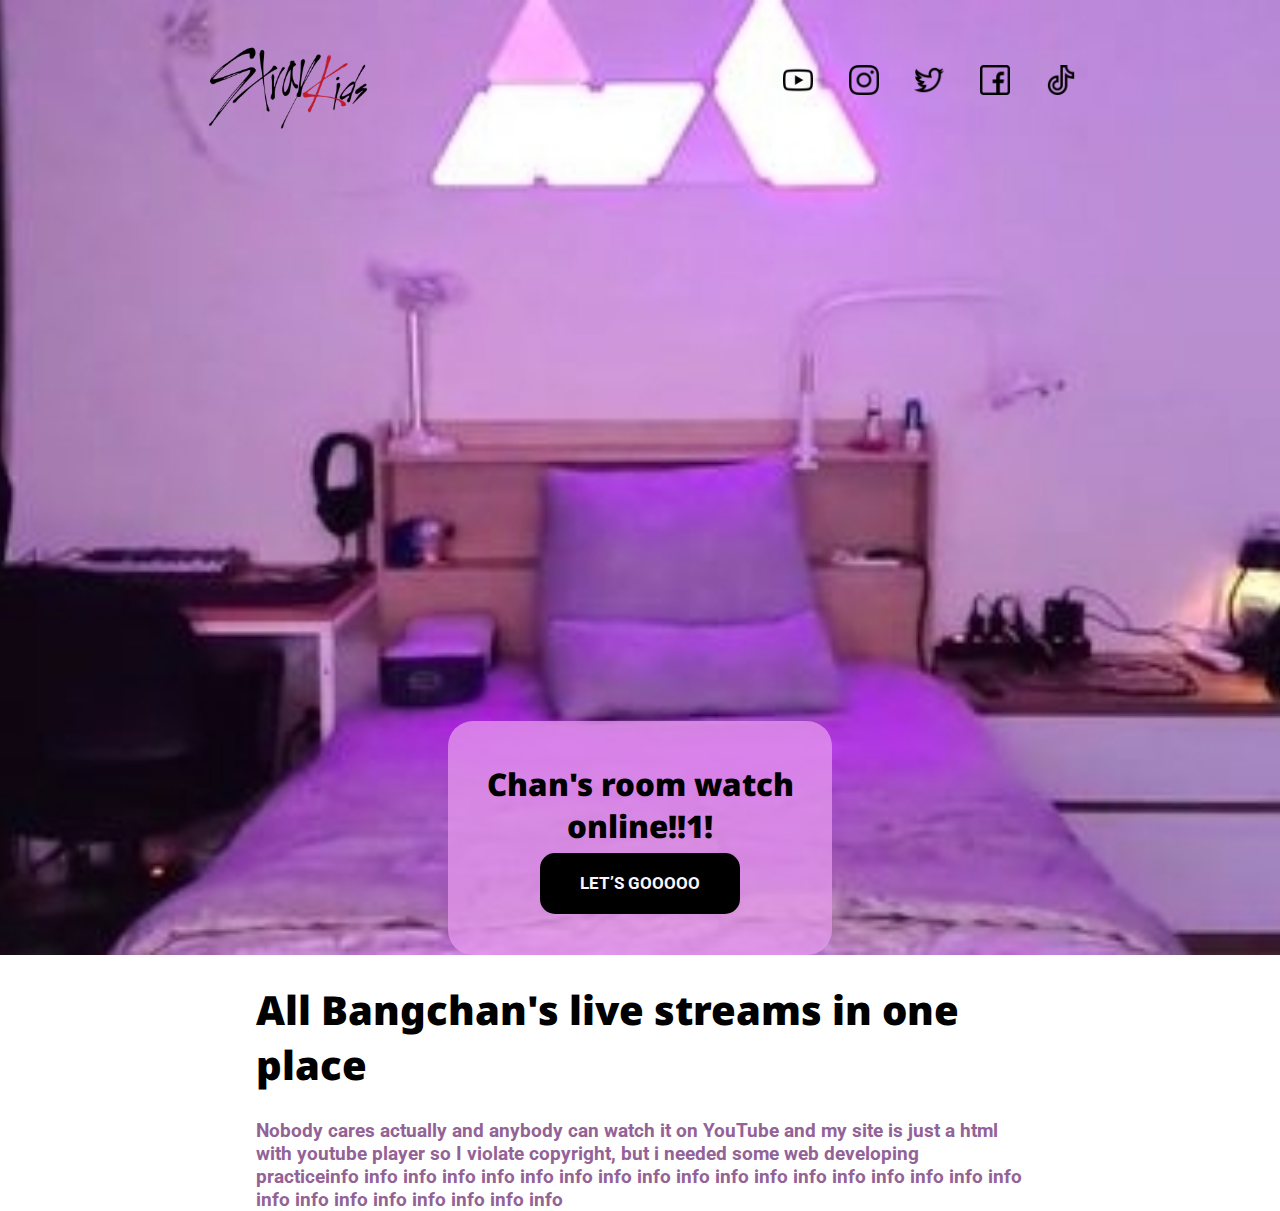
==== index.html @ 88ea5b05 "4header" ====
<!DOCTYPE html>
<html lang="en">

<head>
  <meta charset="UTF-8" />
  <meta name="viewport" content="width=device-width, initial-scale=1.0" />
  <link rel="stylesheet" href="style.css" />
  <title>Chan's room</title>
  <link rel="preconnect" href="https://fonts.googleapis.com" />
  <link rel="preconnect" href="https://fonts.gstatic.com" crossorigin />
  <link href="https://fonts.googleapis.com/css2?family=Noto+Sans:ital,wght@0,900;1,900&display=swap" rel="stylesheet" />
  <link
    href="https://fonts.googleapis.com/css2?family=Roboto:ital,wght@0,100;0,300;0,400;0,500;0,700;0,900;1,100;1,300;1,400;1,500;1,700;1,900&display=swap"
    rel="stylesheet" />
</head>

<body>
  <div class="gay">
    <header>
      <a href="https://straykids.jype.com/"><img src="img/skz_logo.png" alt="logo" class="logo" /></a>
      <ul>
        <li>
          <a href="#"><img src="img/youtube.png" alt="YouTube" class="icons" /></a>
        </li>
        <li>
          <a href="#"><img src="img/instagram.png" alt="inst" class="icons" /></a>
        </li>
        <li>
          <a href="#"><img src="img/twitter.png" alt="twitter" class="icons" /></a>
        </li>
        <li>
          <a href="#"><img src="img/facebook.png" alt="facebook" class="icons" /></a>
        </li>
        <li>
          <a href="#"><img src="img/tik-tok.png" alt="tiktok" class="icons" /></a>
        </li>
      </ul>
    </header>
    <div class="topBackground">
      <div class="rectangleOnBackground">
        <ul>
          <li>
            <h2>Chan's room watch online!!1!</h2>
          </li>
          <li>
            <a href="#">
              <h3>LET’S GOOOOO</h3>
            </a>
          </li>
        </ul>
      </div>
    </div>
  </div>
  <h1>All Bangchan's live streams in one place</h1>
  <p>
    Nobody cares actually and anybody can watch it on YouTube and my site is
    just a html with youtube player so I violate copyright, but i needed some
    web developing practiceinfo info info info info info info info info info
    info info info info info info info info info info info info info info info
    info
  </p>
</body>

</html>

<!-- <a href="https://www.flaticon.com/free-icons/facebook" title="facebook icons">Facebook icons created by Freepik - Flaticon</a> -->
---- style.css ----
body {
  font-family: "Roboto", sans-serif;
  margin: 0;
  text-align: center;
  background-color: white;
  min-height: 100vh;
}

.gay {
  background-image: url("img/background.jpg");
  background-repeat: no-repeat;
  background-size: cover;
  background-position: center;
}

header {
  width: 100%;
  display: flex;
  align-items: center;
  justify-content: space-around;
  flex-wrap: wrap;
}

.logo {
  margin-top: 35px;
  width: 10vw;
  min-width: 170px;
}

header ul {
  margin-top: 35px;
  list-style: none;
  text-align: right;
  padding: 0;
  display: flex;
  gap: calc(2vw + 10px);
}

header ul li {
  display: inline-block;
}

header ul li .icons {
  width: 2vw;
  min-width: 30px;
  aspect-ratio: 1/1;
}

.topBackground {
  justify-content: center;
  height: 90vh;
  background-repeat: no-repeat;
  background-size: cover;
  background-position: center;
  display: flex;
  align-items: flex-end;
  min-width: 320px;
  min-height: 200px;
}

.rectangleOnBackground {
  background-color: rgba(231, 154, 237, 0.75);
  min-width: 320px;
  width: 30%;
  aspect-ratio: 5/3;
  gap: 0px;
  border-radius: 25px;
  bottom: 0;
}

.rectangleOnBackground h2 {
  font-family: "Noto Sans";
  font-weight: 900;
  font-size: calc((100vw - 1024px) / (1920 - 1024) * (180 - 160) + 160%);
  height: 38%;
  margin: 0 15px 1.5% 15px;
}

.rectangleOnBackground h3 {
  font-family: "Roboto";
  font-size: calc((100vw - 1024px) / (1920 - 1024) * (100 - 90) + 90%);
  /* font-size: 100%; */
  font-weight: 700;
}

.rectangleOnBackground ul {
  aspect-ratio: 2/1;
  text-align: center;
  list-style-position: inside;
  list-style-type: none;
  margin: 11% 0 0 0;
  padding: 0;
  display: inline-block;
}

.rectangleOnBackground li {
  margin: 0;
  padding: 0;
}

.rectangleOnBackground li a:link,
.rectangleOnBackground li a:visited {
  color: #fdf6fd;
  background-color: #000000;
  text-decoration: none;
  display: inline-block;
  border-radius: 15px;
  padding: 3px 40px;
  border-radius: 15px;
}

.rectangleOnBackground li a:hover,
.rectangleOnBackground li a:active {
  padding: 10px 75px;
  transition: 0.5s;
  /* i wanna change it to make it glow or smth*/
}

h1 {
  font-family: "Noto Sans";
  font-weight: 900;
  font-size: 250%;
  text-align: left;
  padding: 0% 20%;
}

p {
  font-family: "Roboto";
  font-weight: bold;
  font-size: 120%;
  color: #936297;
  text-align: left;
  margin: 0px 20%;
}

@media (min-width: 320px) and (max-width: 1024px) {
  .rectangleOnBackground {
    width: 320px;
    aspect-ratio: 5/3;
  }

  .rectangleOnBackground h2 {
    font-size: 160%;
  }

  .rectangleOnBackground h3 {
    font-size: 90%;
  }
}
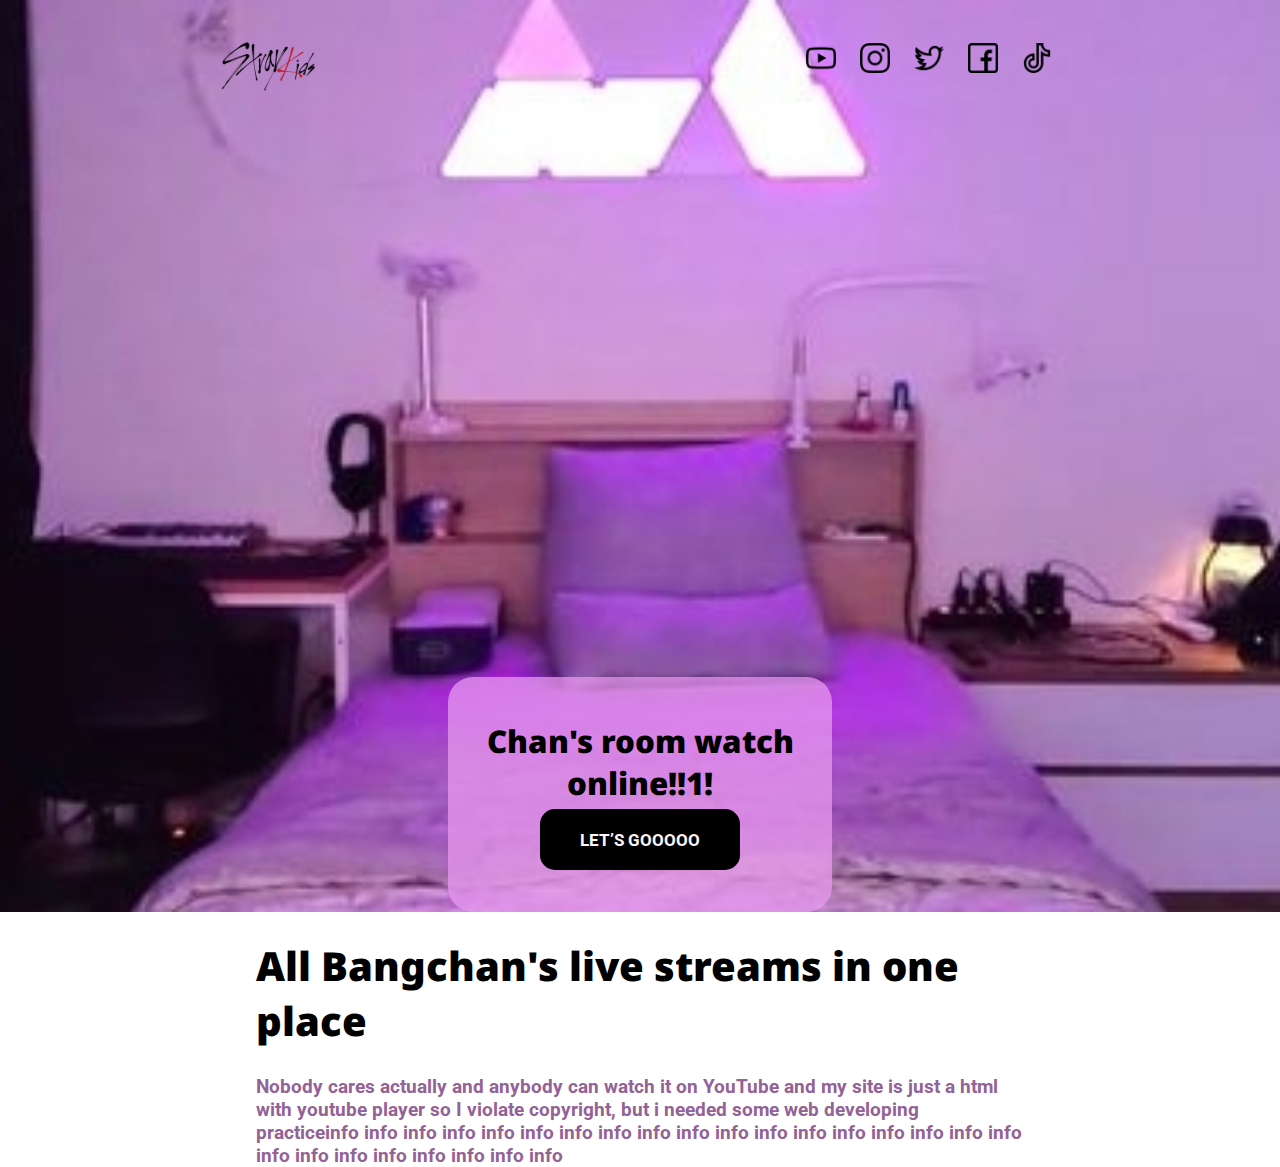
==== commit 9f9d1cef: "jhdvkbhfv" ====
--- a/index.html
+++ b/index.html
@@ -1,66 +1,75 @@
 <!DOCTYPE html>
 <html lang="en">
-
-<head>
-  <meta charset="UTF-8" />
-  <meta name="viewport" content="width=device-width, initial-scale=1.0" />
-  <link rel="stylesheet" href="style.css" />
-  <title>Chan's room</title>
-  <link rel="preconnect" href="https://fonts.googleapis.com" />
-  <link rel="preconnect" href="https://fonts.gstatic.com" crossorigin />
-  <link href="https://fonts.googleapis.com/css2?family=Noto+Sans:ital,wght@0,900;1,900&display=swap" rel="stylesheet" />
-  <link
-    href="https://fonts.googleapis.com/css2?family=Roboto:ital,wght@0,100;0,300;0,400;0,500;0,700;0,900;1,100;1,300;1,400;1,500;1,700;1,900&display=swap"
-    rel="stylesheet" />
-</head>
-
-<body>
-  <div class="gay">
-    <header>
-      <a href="https://straykids.jype.com/"><img src="img/skz_logo.png" alt="logo" class="logo" /></a>
-      <ul>
-        <li>
-          <a href="#"><img src="img/youtube.png" alt="YouTube" class="icons" /></a>
-        </li>
-        <li>
-          <a href="#"><img src="img/instagram.png" alt="inst" class="icons" /></a>
-        </li>
-        <li>
-          <a href="#"><img src="img/twitter.png" alt="twitter" class="icons" /></a>
-        </li>
-        <li>
-          <a href="#"><img src="img/facebook.png" alt="facebook" class="icons" /></a>
-        </li>
-        <li>
-          <a href="#"><img src="img/tik-tok.png" alt="tiktok" class="icons" /></a>
-        </li>
-      </ul>
-    </header>
-    <div class="topBackground">
-      <div class="rectangleOnBackground">
+  <head>
+    <meta charset="UTF-8" />
+    <meta name="viewport" content="width=device-width, initial-scale=1.0" />
+    <link rel="stylesheet" href="style.css" />
+    <title>Chan's room</title>
+    <link rel="preconnect" href="https://fonts.googleapis.com" />
+    <link rel="preconnect" href="https://fonts.gstatic.com" crossorigin />
+    <link
+      href="https://fonts.googleapis.com/css2?family=Noto+Sans:ital,wght@0,900;1,900&display=swap"
+      rel="stylesheet"
+    />
+    <link
+      href="https://fonts.googleapis.com/css2?family=Roboto:ital,wght@0,100;0,300;0,400;0,500;0,700;0,900;1,100;1,300;1,400;1,500;1,700;1,900&display=swap"
+      rel="stylesheet"
+    />
+  </head>
+  <body>
+    <div class="wrapper">
+      <header>
+        <a href="https://straykids.jype.com/"
+          ><img src="img/skz_logo.png" alt="logo" class="logo"
+        /></a>
         <ul>
           <li>
-            <h2>Chan's room watch online!!1!</h2>
+            <a href="#"
+              ><img src="img/youtube.png" alt="YouTube" class="icons"
+            /></a>
           </li>
           <li>
-            <a href="#">
-              <h3>LET’S GOOOOO</h3>
-            </a>
+            <a href="#"
+              ><img src="img/instagram.png" alt="inst" class="icons"
+            /></a>
+          </li>
+          <li>
+            <a href="#"
+              ><img src="img/twitter.png" alt="twitter" class="icons"
+            /></a>
+          </li>
+          <li>
+            <a href="#"
+              ><img src="img/facebook.png" alt="facebook" class="icons"
+            /></a>
+          </li>
+          <li>
+            <a href="#"
+              ><img src="img/tik-tok.png" alt="tiktok" class="icons"
+            /></a>
           </li>
         </ul>
+      </header>
+      <div class="topBackground">
+        <div class="rectangleOnBackground">
+          <ul>
+            <li><h2>Chan's room watch online!!1!</h2></li>
+            <li>
+              <a href="#"><h3>LET’S GOOOOO</h3></a>
+            </li>
+          </ul>
+        </div>
       </div>
     </div>
-  </div>
-  <h1>All Bangchan's live streams in one place</h1>
-  <p>
-    Nobody cares actually and anybody can watch it on YouTube and my site is
-    just a html with youtube player so I violate copyright, but i needed some
-    web developing practiceinfo info info info info info info info info info
-    info info info info info info info info info info info info info info info
-    info
-  </p>
-</body>
-
+    <h1>All Bangchan's live streams in one place</h1>
+    <p>
+      Nobody cares actually and anybody can watch it on YouTube and my site is
+      just a html with youtube player so I violate copyright, but i needed some
+      web developing practiceinfo info info info info info info info info info
+      info info info info info info info info info info info info info info info
+      info
+    </p>
+  </body>
 </html>
 
-<!-- <a href="https://www.flaticon.com/free-icons/facebook" title="facebook icons">Facebook icons created by Freepik - Flaticon</a> -->+<!-- <a href="https://www.flaticon.com/free-icons/facebook" title="facebook icons">Facebook icons created by Freepik - Flaticon</a> -->
--- a/style.css
+++ b/style.css
@@ -6,43 +6,38 @@
   min-height: 100vh;
 }
 
-.gay {
+header {
+  width: 100%;
+  display: flex;
+  align-items: center;
+  justify-content: space-around;
+}
+
+.wrapper {
   background-image: url("img/background.jpg");
   background-repeat: no-repeat;
   background-size: cover;
   background-position: center;
 }
 
-header {
-  width: 100%;
-  display: flex;
-  align-items: center;
-  justify-content: space-around;
-  flex-wrap: wrap;
-}
-
 .logo {
   margin-top: 35px;
-  width: 10vw;
-  min-width: 170px;
+  width: 100px;
 }
 
 header ul {
   margin-top: 35px;
   list-style: none;
   text-align: right;
-  padding: 0;
-  display: flex;
-  gap: calc(2vw + 10px);
 }
 
 header ul li {
   display: inline-block;
+  margin: 0px 10px;
 }
 
 header ul li .icons {
-  width: 2vw;
-  min-width: 30px;
+  width: 30px;
   aspect-ratio: 1/1;
 }
 
@@ -146,4 +141,4 @@
   .rectangleOnBackground h3 {
     font-size: 90%;
   }
-}
+}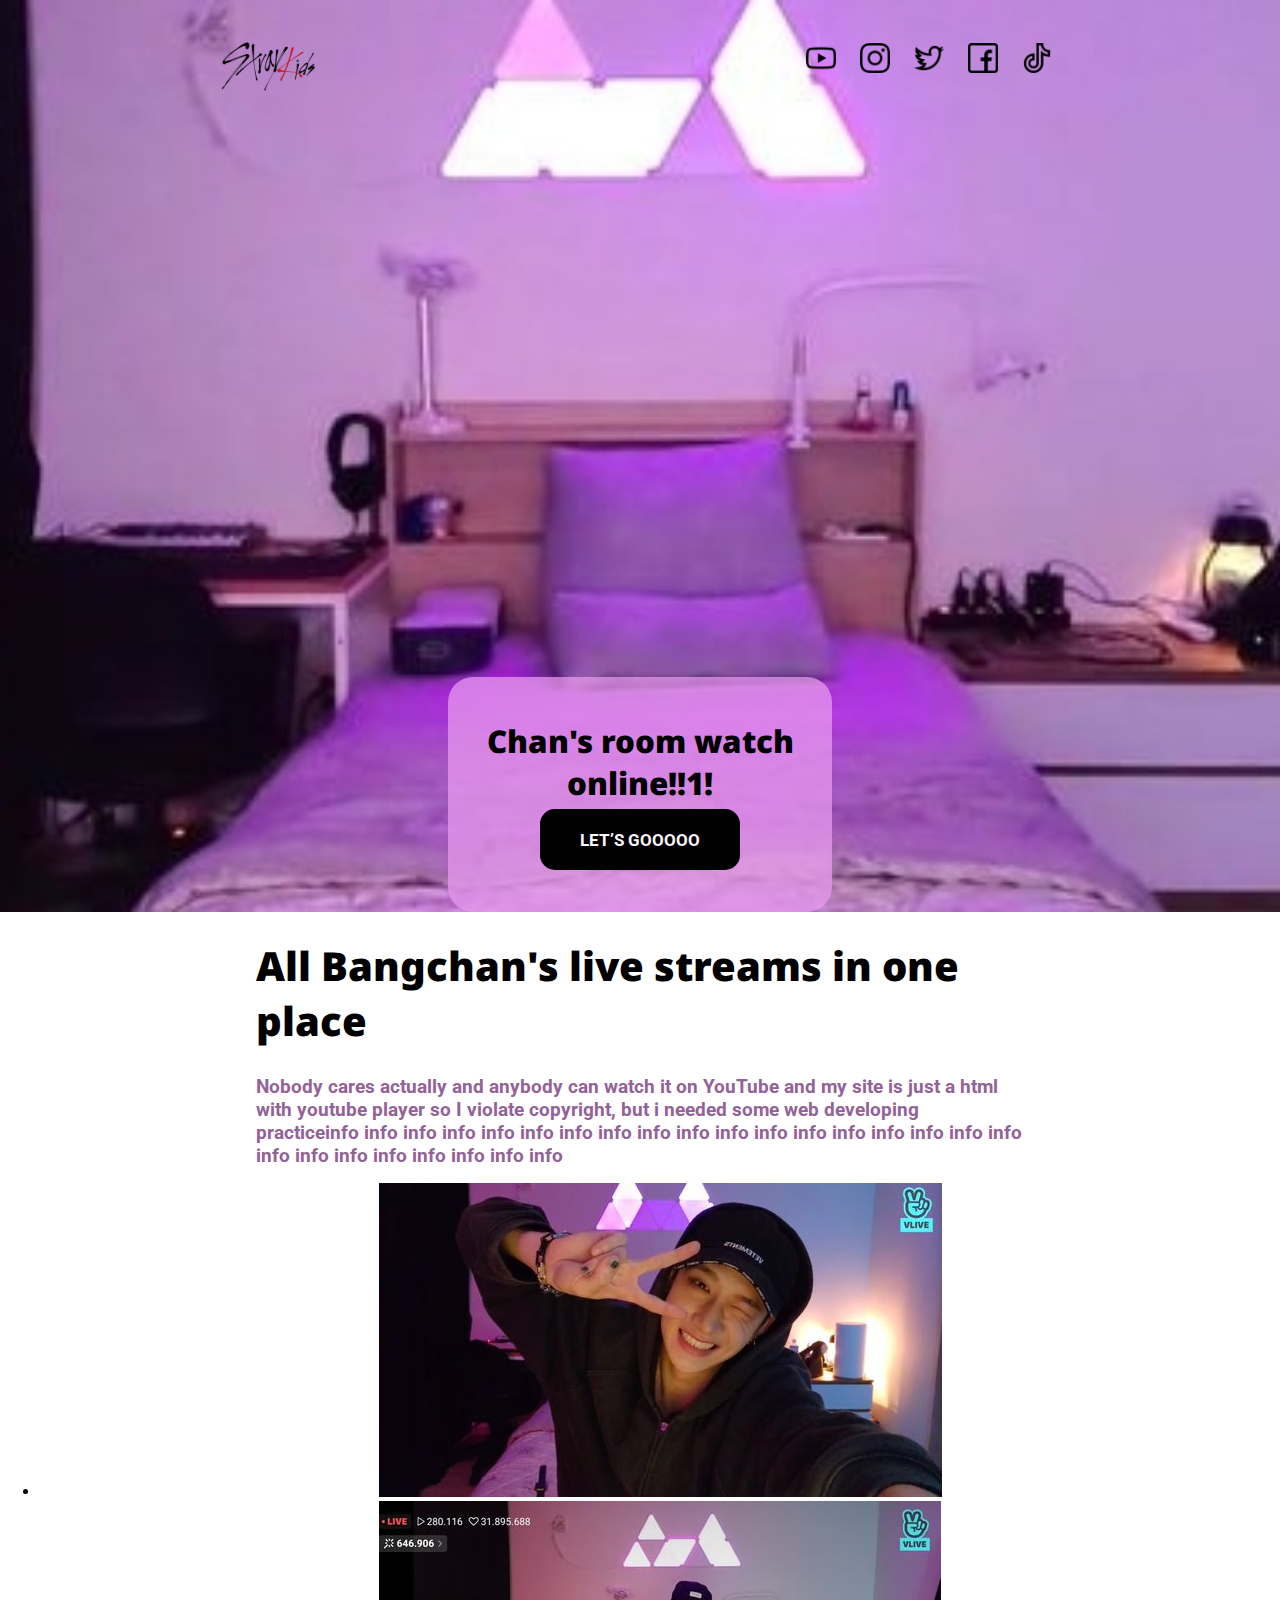
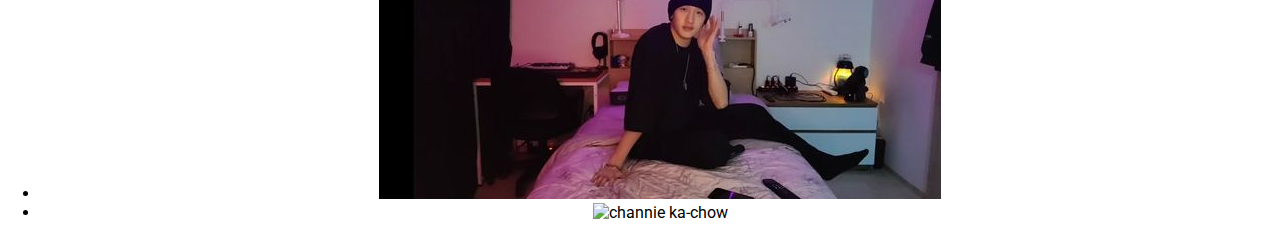
==== commit 9d744694: "photos added" ====
--- a/index.html
+++ b/index.html
@@ -69,6 +69,11 @@
       info info info info info info info info info info info info info info info
       info
     </p>
+    <ul>
+      <li><img src="img/top_left.jpg" alt="channie" /></li>
+      <li><img src="img/bottom_left.jpg" alt="channie sits" /></li>
+      <li><img src="img/right.webm" alt="channie ka-chow" /></li>
+    </ul>
   </body>
 </html>
 
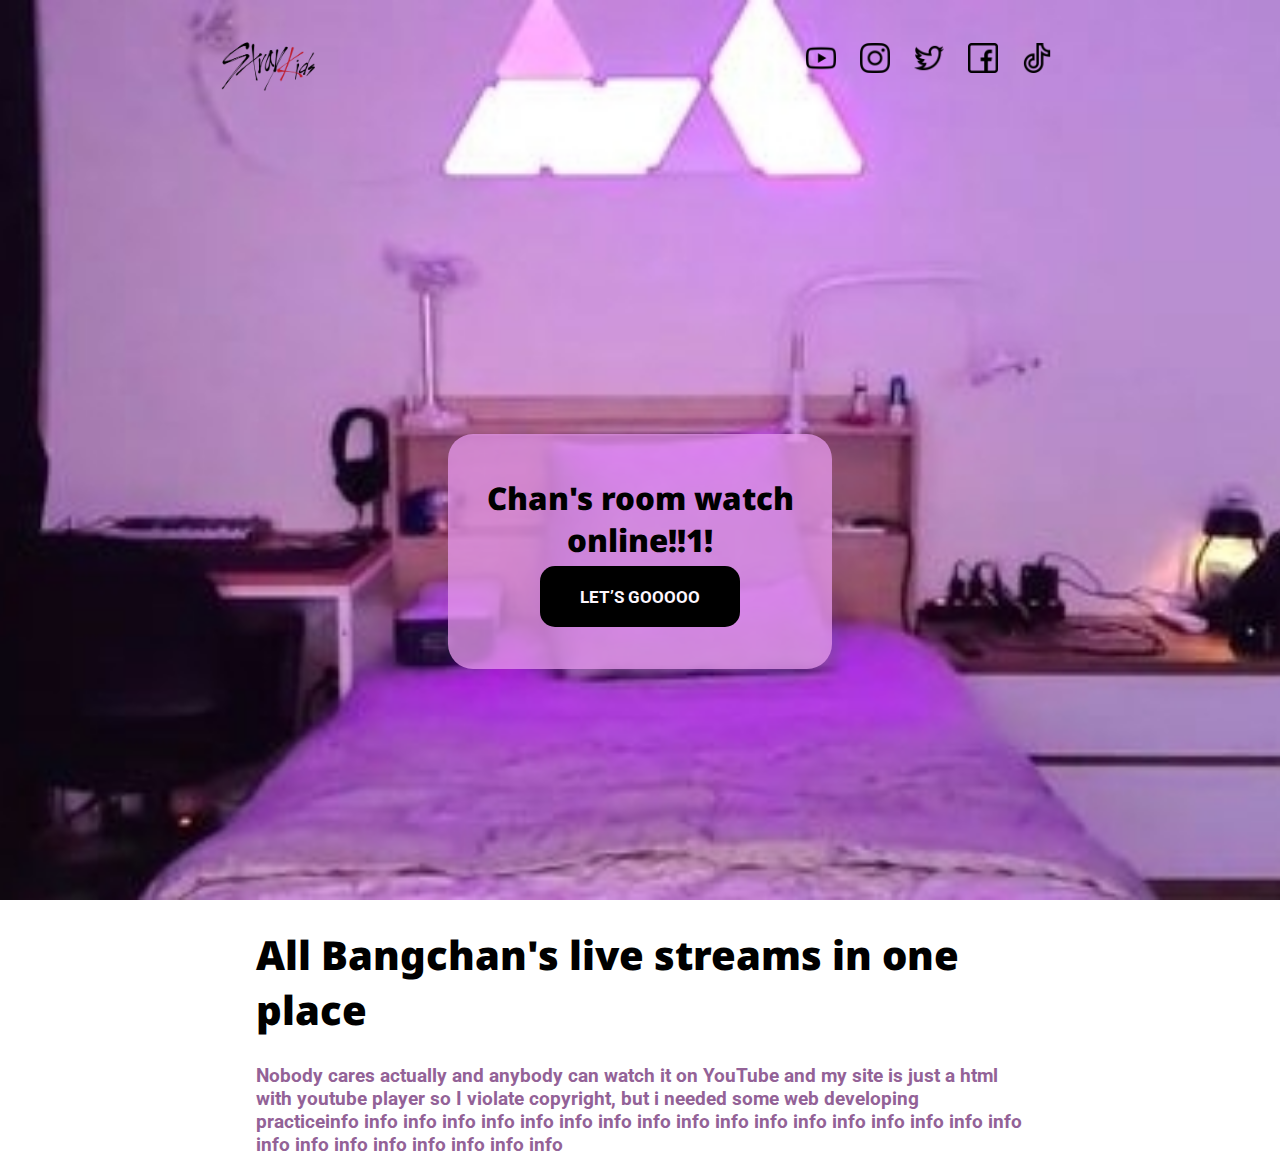
==== commit 8546284b: "top background modification" ====
--- a/index.html
+++ b/index.html
@@ -4,6 +4,7 @@
     <meta charset="UTF-8" />
     <meta name="viewport" content="width=device-width, initial-scale=1.0" />
     <link rel="stylesheet" href="style.css" />
+    <!-- <script src="script.js"></script> -->
     <title>Chan's room</title>
     <link rel="preconnect" href="https://fonts.googleapis.com" />
     <link rel="preconnect" href="https://fonts.gstatic.com" crossorigin />
@@ -51,6 +52,7 @@
         </ul>
       </header>
       <div class="topBackground">
+        <script src="script.js"></script>
         <div class="rectangleOnBackground">
           <ul>
             <li><h2>Chan's room watch online!!1!</h2></li>
@@ -69,11 +71,11 @@
       info info info info info info info info info info info info info info info
       info
     </p>
-    <ul>
+    <!-- <ul>
       <li><img src="img/top_left.jpg" alt="channie" /></li>
       <li><img src="img/bottom_left.jpg" alt="channie sits" /></li>
       <li><img src="img/right.webm" alt="channie ka-chow" /></li>
-    </ul>
+    </ul> -->
   </body>
 </html>
 
--- a/style.css
+++ b/style.css
@@ -1,9 +1,14 @@
+html, body {
+  margin: 0;
+  padding: 0;
+  height: 100%;
+  width: 100%;
+}
+
 body {
   font-family: "Roboto", sans-serif;
-  margin: 0;
   text-align: center;
   background-color: white;
-  min-height: 100vh;
 }
 
 header {
@@ -18,6 +23,7 @@
   background-repeat: no-repeat;
   background-size: cover;
   background-position: center;
+  height: 100%;
 }
 
 .logo {
@@ -43,14 +49,13 @@
 
 .topBackground {
   justify-content: center;
-  height: 90vh;
   background-repeat: no-repeat;
   background-size: cover;
   background-position: center;
   display: flex;
-  align-items: flex-end;
-  min-width: 320px;
-  min-height: 200px;
+  align-items: center;
+  width: 100%;
+  height: 100vh;
 }
 
 .rectangleOnBackground {
@@ -60,7 +65,7 @@
   aspect-ratio: 5/3;
   gap: 0px;
   border-radius: 25px;
-  bottom: 0;
+  position: relative;
 }
 
 .rectangleOnBackground h2 {
@@ -101,7 +106,6 @@
   display: inline-block;
   border-radius: 15px;
   padding: 3px 40px;
-  border-radius: 15px;
 }
 
 .rectangleOnBackground li a:hover,
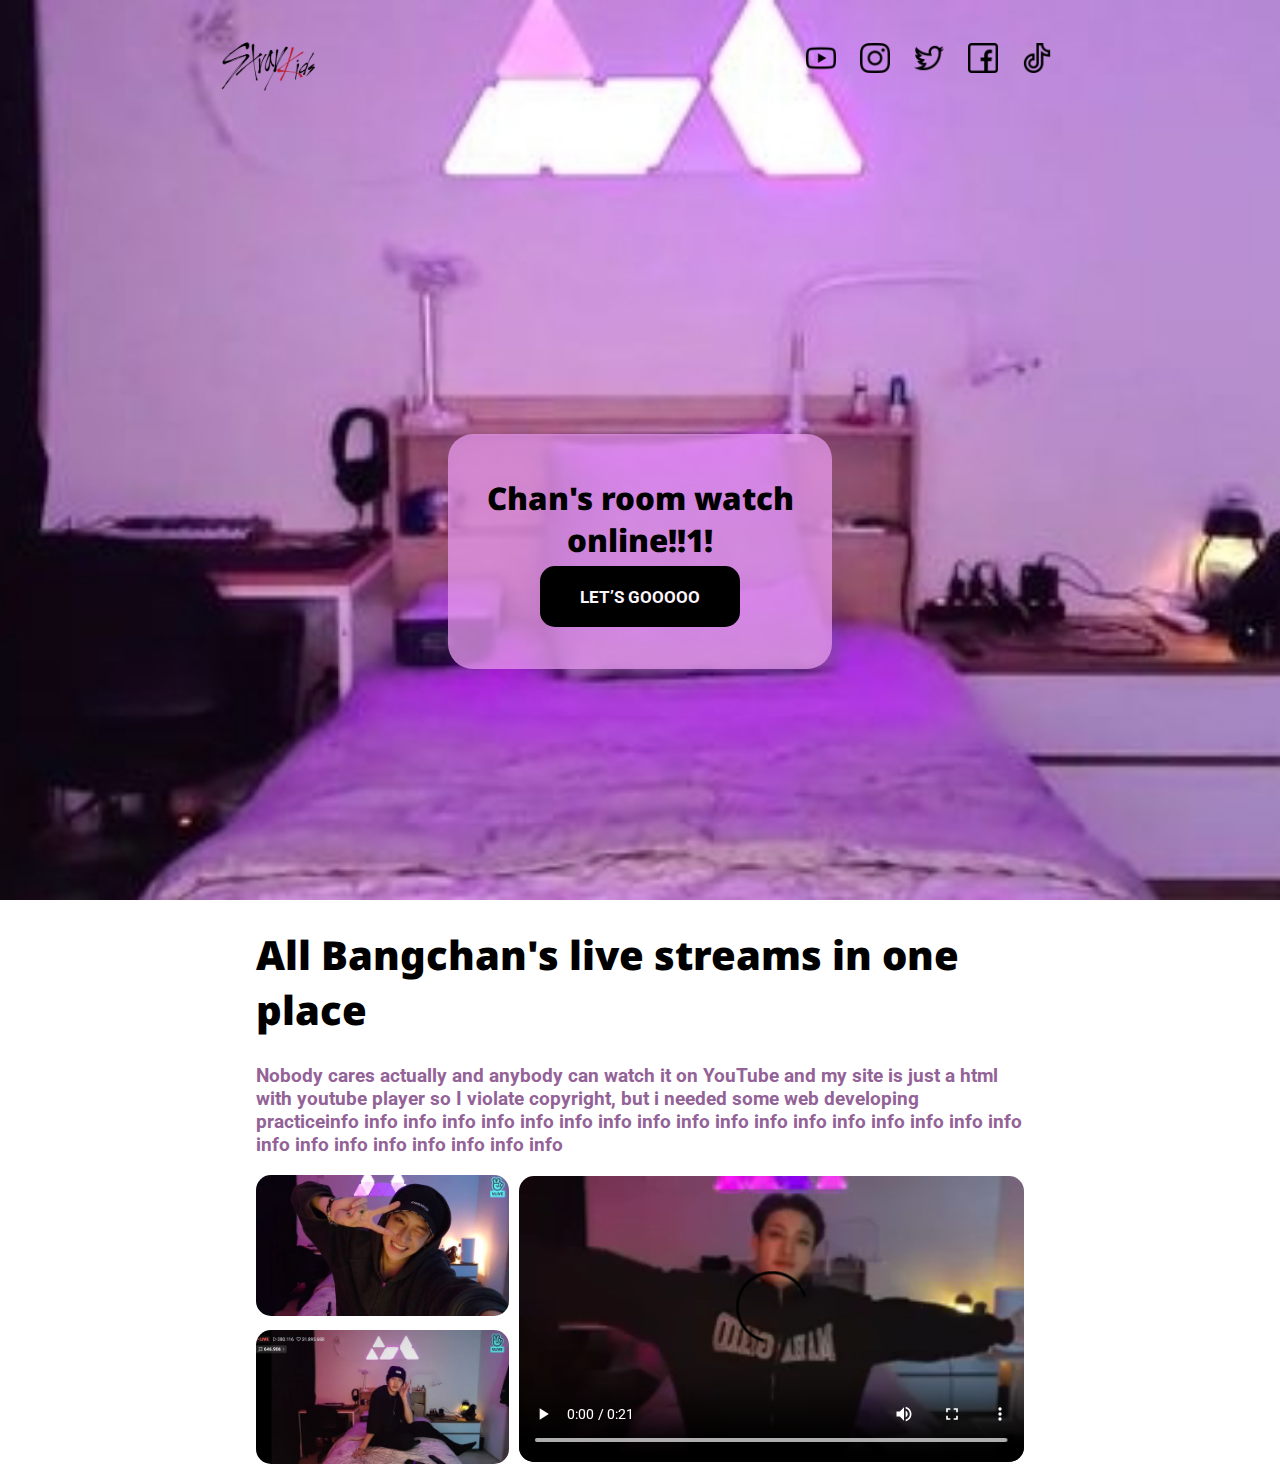
==== commit ccfc2f88: "media" ====
--- a/index.html
+++ b/index.html
@@ -63,19 +63,23 @@
         </div>
       </div>
     </div>
-    <h1>All Bangchan's live streams in one place</h1>
-    <p>
-      Nobody cares actually and anybody can watch it on YouTube and my site is
-      just a html with youtube player so I violate copyright, but i needed some
-      web developing practiceinfo info info info info info info info info info
-      info info info info info info info info info info info info info info info
-      info
-    </p>
-    <!-- <ul>
-      <li><img src="img/top_left.jpg" alt="channie" /></li>
-      <li><img src="img/bottom_left.jpg" alt="channie sits" /></li>
-      <li><img src="img/right.webm" alt="channie ka-chow" /></li>
-    </ul> -->
+    <main>
+      <h1>All Bangchan's live streams in one place</h1>
+      <p>
+        Nobody cares actually and anybody can watch it on YouTube and my site is
+        just a html with youtube player so I violate copyright, but i needed
+        some web developing practiceinfo info info info info info info info info
+        info info info info info info info info info info info info info info
+        info info info
+      </p>
+      <div class="mediaWrapper">
+        <div class="media">
+          <div class="topLeft"><img src="img/top_left.jpg" /></div>
+          <div class="bottomLeft"><img src="img/bottom_left.jpg" /></div>
+          <div class="right"><video src="img/rigft.webm" controls /></div>
+        </div>
+      </div>
+    </main>
   </body>
 </html>
 
--- a/style.css
+++ b/style.css
@@ -1,4 +1,5 @@
-html, body {
+html,
+body {
   margin: 0;
   padding: 0;
   height: 100%;
@@ -114,7 +115,6 @@
   transition: 0.5s;
   /* i wanna change it to make it glow or smth*/
 }
-
 h1 {
   font-family: "Noto Sans";
   font-weight: 900;
@@ -129,7 +129,42 @@
   font-size: 120%;
   color: #936297;
   text-align: left;
-  margin: 0px 20%;
+  padding: 0% 20%;
+}
+
+.mediaWrapper {
+  display: flex;
+  justify-content: center;
+  align-items: center;
+  padding: 0% 20%;
+}
+
+.media {
+  display: grid;
+  grid-template-columns: 1fr 2fr;
+  grid-template-rows: auto auto;
+  gap: 10px;
+  align-items: center;
+}
+
+.topLeft img,
+.bottomLeft img,
+.right video {
+  width: 100%;
+  height: auto;
+  border-radius: 15px;
+}
+
+.topLeft {
+  grid-row: 1;
+}
+
+.bottomLeft {
+  grid-row: 2;
+}
+
+.right {
+  grid-row: span 2;
 }
 
 @media (min-width: 320px) and (max-width: 1024px) {
@@ -145,4 +180,13 @@
   .rectangleOnBackground h3 {
     font-size: 90%;
   }
-}+
+  .media {
+    grid-template-columns: 1fr;
+    grid-template-rows: auto auto auto;
+  }
+
+  .right {
+    grid-row: 3;
+  }
+}
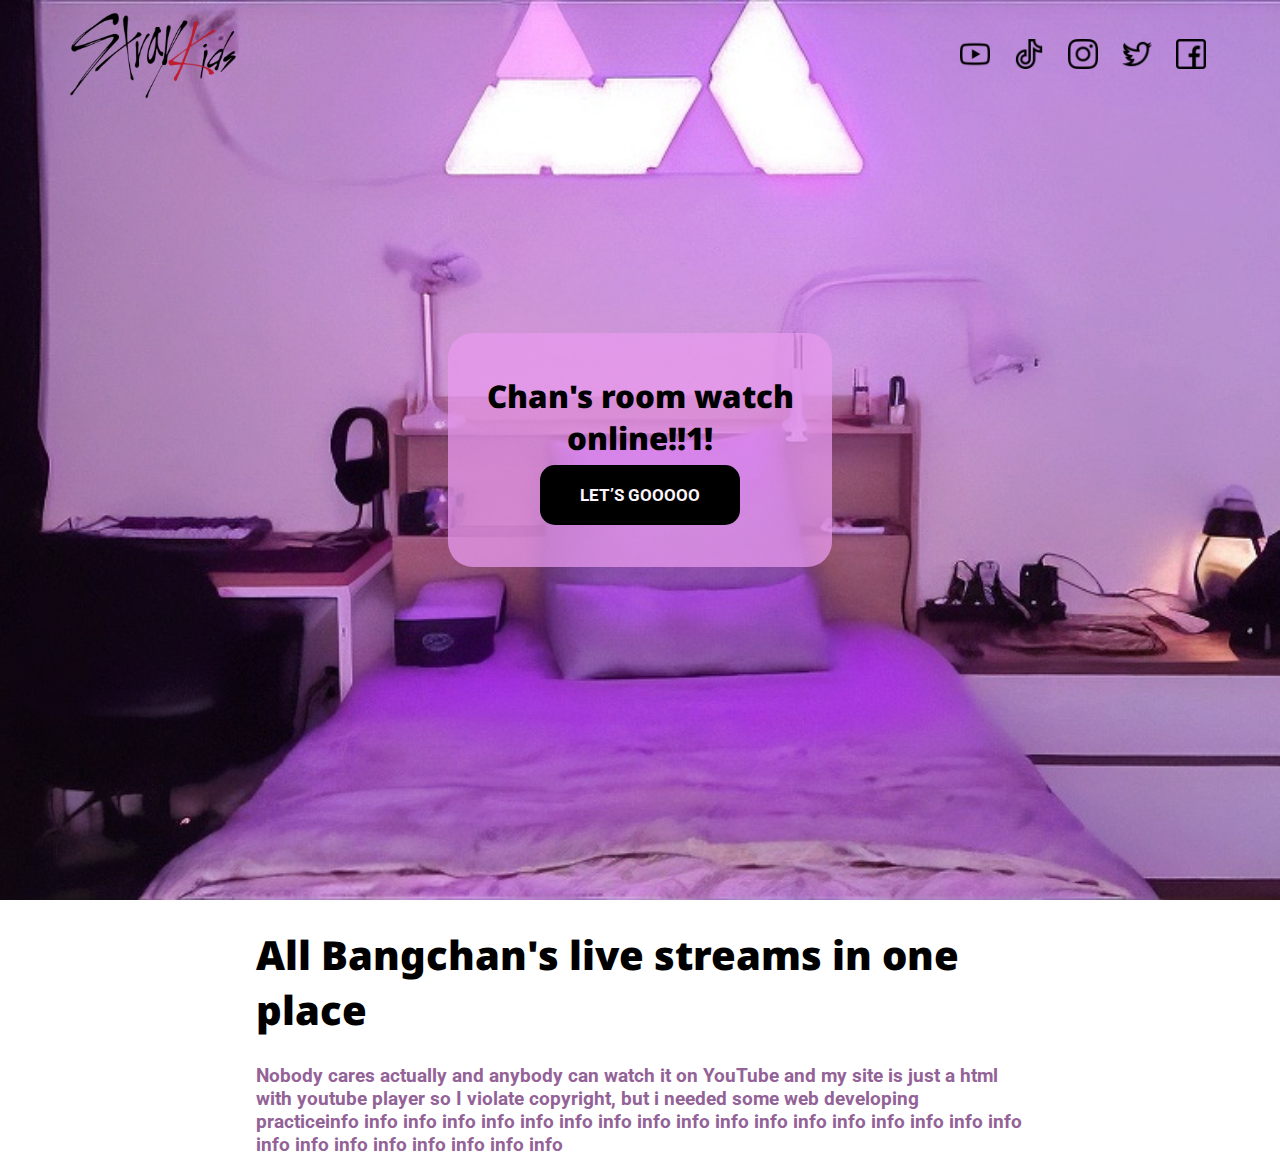
==== commit 84a0d007: "divs reordering, 2nd html page, style.css changes" ====
--- a/index.html
+++ b/index.html
@@ -1,86 +1,73 @@
 <!DOCTYPE html>
 <html lang="en">
-  <head>
-    <meta charset="UTF-8" />
-    <meta name="viewport" content="width=device-width, initial-scale=1.0" />
-    <link rel="stylesheet" href="style.css" />
-    <!-- <script src="script.js"></script> -->
-    <title>Chan's room</title>
-    <link rel="preconnect" href="https://fonts.googleapis.com" />
-    <link rel="preconnect" href="https://fonts.gstatic.com" crossorigin />
-    <link
-      href="https://fonts.googleapis.com/css2?family=Noto+Sans:ital,wght@0,900;1,900&display=swap"
-      rel="stylesheet"
-    />
-    <link
-      href="https://fonts.googleapis.com/css2?family=Roboto:ital,wght@0,100;0,300;0,400;0,500;0,700;0,900;1,100;1,300;1,400;1,500;1,700;1,900&display=swap"
-      rel="stylesheet"
-    />
-  </head>
-  <body>
-    <div class="wrapper">
-      <header>
-        <a href="https://straykids.jype.com/"
-          ><img src="img/skz_logo.png" alt="logo" class="logo"
-        /></a>
-        <ul>
-          <li>
-            <a href="#"
-              ><img src="img/youtube.png" alt="YouTube" class="icons"
+
+<head>
+  <meta charset="UTF-8" />
+  <meta name="viewport" content="width=device-width, initial-scale=1.0" />
+  <link rel="stylesheet" href="style.css" />
+  <title>Chan's room</title>
+  <link rel="preconnect" href="https://fonts.googleapis.com" />
+  <link rel="preconnect" href="https://fonts.gstatic.com" crossorigin />
+  <link href="https://fonts.googleapis.com/css2?family=Noto+Sans:ital,wght@0,900;1,900&display=swap" rel="stylesheet" />
+  <link
+    href="https://fonts.googleapis.com/css2?family=Roboto:ital,wght@0,100;0,300;0,400;0,500;0,700;0,900;1,100;1,300;1,400;1,500;1,700;1,900&display=swap"
+    rel="stylesheet" />
+</head>
+
+<body>
+
+  <header class="header">
+    <div class="container">
+      <div class="inner_container">
+        <div class="logo"><img src="img/skz_logo.png" alt="logo" class="logo"
+          /></div>
+        <nav>
+          <a class=nav_link href="#"><img src="img/youtube.png" alt="YouTube" class="icons"
             /></a>
-          </li>
-          <li>
-            <a href="#"
-              ><img src="img/instagram.png" alt="inst" class="icons"
+          <a class=nav_link href="#"><img src="img/tik-tok.png" alt="tiktok" class="icons"
             /></a>
-          </li>
-          <li>
-            <a href="#"
-              ><img src="img/twitter.png" alt="twitter" class="icons"
+          <a class=nav_link href="#"><img src="img/instagram.png" alt="inst" class="icons"
             /></a>
-          </li>
-          <li>
-            <a href="#"
-              ><img src="img/facebook.png" alt="facebook" class="icons"
+          <a class=nav_link href="#"><img src="img/twitter.png" alt="twitter" class="icons"
             /></a>
-          </li>
-          <li>
-            <a href="#"
-              ><img src="img/tik-tok.png" alt="tiktok" class="icons"
+          <a class=nav_link href="#"><img src="img/facebook.png" alt="facebook" class="icons"
             /></a>
-          </li>
-        </ul>
-      </header>
-      <div class="topBackground">
-        <script src="script.js"></script>
-        <div class="rectangleOnBackground">
-          <ul>
-            <li><h2>Chan's room watch online!!1!</h2></li>
-            <li>
-              <a href="#"><h3>LET’S GOOOOO</h3></a>
-            </li>
-          </ul>
-        </div>
+        </nav>
       </div>
     </div>
-    <main>
-      <h1>All Bangchan's live streams in one place</h1>
-      <p>
-        Nobody cares actually and anybody can watch it on YouTube and my site is
-        just a html with youtube player so I violate copyright, but i needed
-        some web developing practiceinfo info info info info info info info info
-        info info info info info info info info info info info info info info
-        info info info
-      </p>
-      <div class="mediaWrapper">
-        <div class="media">
-          <div class="topLeft"><img src="img/top_left.jpg" /></div>
-          <div class="bottomLeft"><img src="img/bottom_left.jpg" /></div>
-          <div class="right"><video src="img/rigft.webm" controls /></div>
-        </div>
-      </div>
-    </main>
-  </body>
+  </header>
+
+  <div class="intro">
+    <!-- <script src="script.js"></script> -->
+    <div class="rectangleOnBackground">
+      <ul>
+        <li>
+          <h2>Chan's room watch online!!1!</h2>
+        </li>
+        <li>
+          <a href="watching.html">
+            <h3>LET’S GOOOOO</h3>
+          </a>
+        </li>
+      </ul>
+    </div>
+
+  </div>
+  <h1>All Bangchan's live streams in one place</h1>
+  <p>
+    Nobody cares actually and anybody can watch it on YouTube and my site is
+    just a html with youtube player so I violate copyright, but i needed some
+    web developing practiceinfo info info info info info info info info info
+    info info info info info info info info info info info info info info info
+    info
+  </p>
+  <!-- <ul>
+      <li><img src="img/top_left.jpg" alt="channie" /></li>
+      <li><img src="img/bottom_left.jpg" alt="channie sits" /></li>
+      <li><img src="img/right.webm" alt="channie ka-chow" /></li>
+    </ul> -->
+</body>
+
 </html>
 
-<!-- <a href="https://www.flaticon.com/free-icons/facebook" title="facebook icons">Facebook icons created by Freepik - Flaticon</a> -->
+<!-- <a href="https://www.flaticon.com/free-icons/facebook" title="facebook icons">Facebook icons created by Freepik - Flaticon</a> -->--- a/style.css
+++ b/style.css
@@ -1,5 +1,4 @@
-html,
-body {
+html, body {
   margin: 0;
   padding: 0;
   height: 100%;
@@ -13,50 +12,57 @@
 }
 
 header {
+  position:absolute;
+  top:0;
+  left:0;
+  right:0;
   width: 100%;
-  display: flex;
-  align-items: center;
-  justify-content: space-around;
 }
 
-.wrapper {
-  background-image: url("img/background.jpg");
-  background-repeat: no-repeat;
-  background-size: cover;
-  background-position: center;
-  height: 100%;
+/* .container{
+
+} */
+
+.inner_container{
+  display: flex;
+  justify-content: space-between;
+  align-items: center;
+  padding-left:calc((100vw - 1221px) / 2);
+  padding-right:calc((100vw - 1221px) / 2);
+  margin-left: 35px;
+  margin-right: 35px;
 }
 
 .logo {
-  margin-top: 35px;
-  width: 100px;
+  width: 178px;
+  height: 111px
 }
 
-header ul {
-  margin-top: 35px;
-  list-style: none;
-  text-align: right;
+.nav_link{
+  display: inline-block;
+  vertical-align: top;
 }
 
-header ul li {
-  display: inline-block;
+.icons {
+  width: 30px;
   margin: 0px 10px;
-}
-
-header ul li .icons {
-  width: 30px;
   aspect-ratio: 1/1;
 }
 
-.topBackground {
-  justify-content: center;
-  background-repeat: no-repeat;
+.intro {
+  justify-content:center;
+  background-repeat: repeat-y;
   background-size: cover;
   background-position: center;
   display: flex;
   align-items: center;
   width: 100%;
   height: 100vh;
+  background-image: url("img/background.jpg");
+  background-repeat: no-repeat;
+  background-size: cover;
+  background-position: center;
+  height: 100%;
 }
 
 .rectangleOnBackground {
@@ -115,6 +121,19 @@
   transition: 0.5s;
   /* i wanna change it to make it glow or smth*/
 }
+
+.VideoPlayer{
+  background-color: rgba(231, 154, 237, 0.75);
+  min-width: 320px;
+  width: 30%;
+  aspect-ratio: 6/4;
+  gap: 0px;
+  border-radius: 25px;
+  position: relative;
+}
+
+
+
 h1 {
   font-family: "Noto Sans";
   font-weight: 900;
@@ -129,42 +148,7 @@
   font-size: 120%;
   color: #936297;
   text-align: left;
-  padding: 0% 20%;
-}
-
-.mediaWrapper {
-  display: flex;
-  justify-content: center;
-  align-items: center;
-  padding: 0% 20%;
-}
-
-.media {
-  display: grid;
-  grid-template-columns: 1fr 2fr;
-  grid-template-rows: auto auto;
-  gap: 10px;
-  align-items: center;
-}
-
-.topLeft img,
-.bottomLeft img,
-.right video {
-  width: 100%;
-  height: auto;
-  border-radius: 15px;
-}
-
-.topLeft {
-  grid-row: 1;
-}
-
-.bottomLeft {
-  grid-row: 2;
-}
-
-.right {
-  grid-row: span 2;
+  margin: 0px 20%;
 }
 
 @media (min-width: 320px) and (max-width: 1024px) {
@@ -180,13 +164,4 @@
   .rectangleOnBackground h3 {
     font-size: 90%;
   }
-
-  .media {
-    grid-template-columns: 1fr;
-    grid-template-rows: auto auto auto;
-  }
-
-  .right {
-    grid-row: 3;
-  }
-}
+}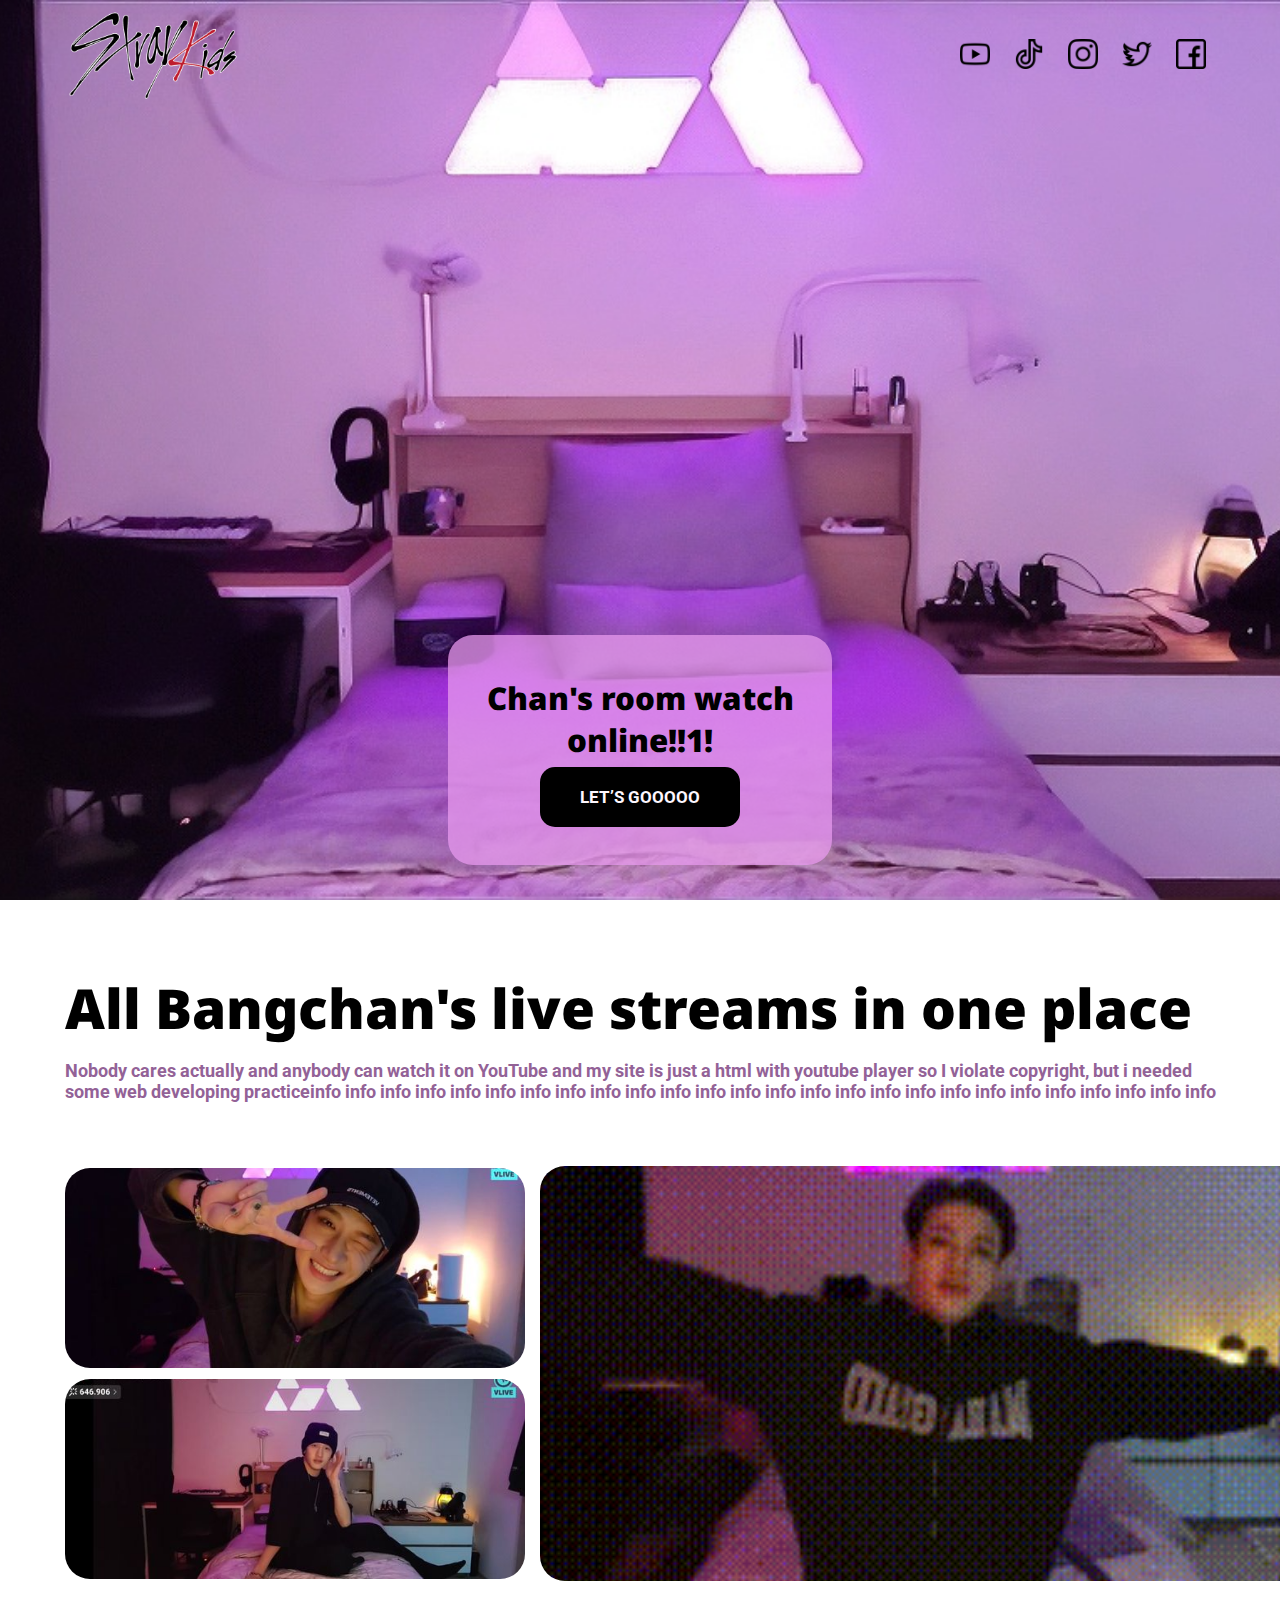
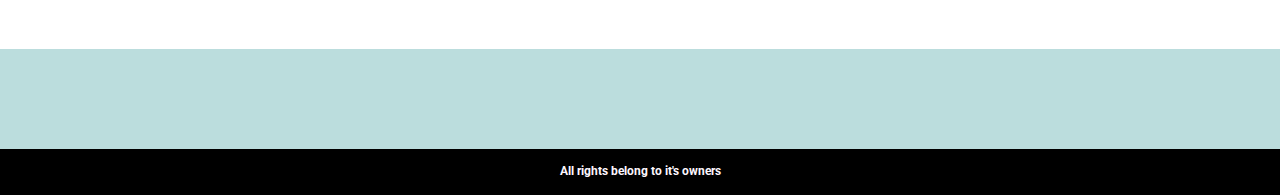
==== commit 5d03ce50: "done w header intro text area media gallery" ====
--- a/index.html
+++ b/index.html
@@ -19,26 +19,19 @@
   <header class="header">
     <div class="container">
       <div class="inner_container">
-        <div class="logo"><img src="img/skz_logo.png" alt="logo" class="logo"
-          /></div>
+        <div class="logo"><img src="img/skz_logo.png" alt="logo" class="logo" /></div>
         <nav>
-          <a class=nav_link href="#"><img src="img/youtube.png" alt="YouTube" class="icons"
-            /></a>
-          <a class=nav_link href="#"><img src="img/tik-tok.png" alt="tiktok" class="icons"
-            /></a>
-          <a class=nav_link href="#"><img src="img/instagram.png" alt="inst" class="icons"
-            /></a>
-          <a class=nav_link href="#"><img src="img/twitter.png" alt="twitter" class="icons"
-            /></a>
-          <a class=nav_link href="#"><img src="img/facebook.png" alt="facebook" class="icons"
-            /></a>
+          <a class=nav_link href="#"><img src="img/youtube.png" alt="YouTube" class="icons" /></a>
+          <a class=nav_link href="#"><img src="img/tik-tok.png" alt="tiktok" class="icons" /></a>
+          <a class=nav_link href="#"><img src="img/instagram.png" alt="inst" class="icons" /></a>
+          <a class=nav_link href="#"><img src="img/twitter.png" alt="twitter" class="icons" /></a>
+          <a class=nav_link href="#"><img src="img/facebook.png" alt="facebook" class="icons" /></a>
         </nav>
       </div>
     </div>
   </header>
 
   <div class="intro">
-    <!-- <script src="script.js"></script> -->
     <div class="rectangleOnBackground">
       <ul>
         <li>
@@ -51,21 +44,41 @@
         </li>
       </ul>
     </div>
+  </div>
 
+  <div class="outro">
+    <div class="texts">
+      <h1>All Bangchan's live streams in one place</h1>
+      <p>
+        Nobody cares actually and anybody can watch it on YouTube and my site is
+        just a html with youtube player so I violate copyright, but i needed some
+        web developing practiceinfo info info info info info info info info info
+        info info info info info info info info info info info info info info info
+        info
+      </p>
+    </div>
+    <div class="media">
+      <div class="first"><img src="img\top_left.jpg" alt="first image" class="first_column"></div>
+      <div class="second"><img src="img\bottom_left.jpg" alt="second image" class="first_column"></div>
+      <!-- <div class="third"><img src="https://cdn.glitch.com/0e4d1ff3-5897-47c5-9711-d026c01539b8%2Fbddfd6e4434f42662b009295c9bab86e.gif?v=1573157191712" alt="this slowpoke moves"  width="250" alt="404 image"/></div> -->
+
+
+      <div class="third"><img src="img\rigft.gif" alt="a big hug gif BUT IT DOESN'T WORK" class="second_column"></div>
+    </div>
   </div>
-  <h1>All Bangchan's live streams in one place</h1>
-  <p>
-    Nobody cares actually and anybody can watch it on YouTube and my site is
-    just a html with youtube player so I violate copyright, but i needed some
-    web developing practiceinfo info info info info info info info info info
-    info info info info info info info info info info info info info info info
-    info
-  </p>
-  <!-- <ul>
-      <li><img src="img/top_left.jpg" alt="channie" /></li>
-      <li><img src="img/bottom_left.jpg" alt="channie sits" /></li>
-      <li><img src="img/right.webm" alt="channie ka-chow" /></li>
-    </ul> -->
+
+  <footer class="footer">
+    <div class="first_container">
+      <div class="inner_container">
+        
+      </div>
+    </div>
+    <div class="second_container">
+      <p>All rights belong to it's owners</p>
+    </div>
+  </footer>
+
+
 </body>
 
 </html>
--- a/style.css
+++ b/style.css
@@ -1,4 +1,5 @@
-html, body {
+html,
+body {
   margin: 0;
   padding: 0;
   height: 100%;
@@ -12,25 +13,26 @@
 }
 
 header {
-  position:absolute;
-  top:0;
-  left:0;
-  right:0;
-  width: 100%;
-}
-
-/* .container{
-
-} */
-
-.inner_container{
+  position: absolute;
+  top: 0;
+  left: 0;
+  right: 0;
+  width: 100%;
+}
+
+.container {
+  padding-left: calc((100vw - 1221px) / 2);
+  padding-right: calc((100vw - 1221px) / 2);
+}
+
+.inner_container {
   display: flex;
   justify-content: space-between;
   align-items: center;
-  padding-left:calc((100vw - 1221px) / 2);
-  padding-right:calc((100vw - 1221px) / 2);
+
   margin-left: 35px;
   margin-right: 35px;
+
 }
 
 .logo {
@@ -38,7 +40,12 @@
   height: 111px
 }
 
-.nav_link{
+.soiarnami_logo{
+  width: 178px;
+  height: 111px
+}
+
+.nav_link {
   display: inline-block;
   vertical-align: top;
 }
@@ -46,26 +53,25 @@
 .icons {
   width: 30px;
   margin: 0px 10px;
-  aspect-ratio: 1/1;
 }
 
 .intro {
-  justify-content:center;
+  justify-content: center;
   background-repeat: repeat-y;
   background-size: cover;
   background-position: center;
   display: flex;
-  align-items: center;
+  align-items: end;
   width: 100%;
   height: 100vh;
   background-image: url("img/background.jpg");
   background-repeat: no-repeat;
   background-size: cover;
   background-position: center;
-  height: 100%;
 }
 
 .rectangleOnBackground {
+  margin-bottom: 35px;
   background-color: rgba(231, 154, 237, 0.75);
   min-width: 320px;
   width: 30%;
@@ -86,12 +92,10 @@
 .rectangleOnBackground h3 {
   font-family: "Roboto";
   font-size: calc((100vw - 1024px) / (1920 - 1024) * (100 - 90) + 90%);
-  /* font-size: 100%; */
   font-weight: 700;
 }
 
 .rectangleOnBackground ul {
-  aspect-ratio: 2/1;
   text-align: center;
   list-style-position: inside;
   list-style-type: none;
@@ -122,33 +126,91 @@
   /* i wanna change it to make it glow or smth*/
 }
 
-.VideoPlayer{
-  background-color: rgba(231, 154, 237, 0.75);
-  min-width: 320px;
-  width: 30%;
-  aspect-ratio: 6/4;
-  gap: 0px;
+.outro {
+  margin-left: 35px;
+  margin-right: 35px;
+  padding-left: calc((100vw - 1221px) / 2);
+  padding-right: calc((100vw - 1221px) / 2);
+  margin-bottom: 70px;
+}
+
+.texts {
+  text-align: left;
+  margin: 70px 0px;
+}
+
+.media {
+  display: grid;
+  grid-template-columns: 460px 786px;
+  grid-template-rows: 196px 196px;
+  gap: 15px 15px;
+  grid-template-areas:
+    "first third"
+    "second third";
+  align-items: center;
+}
+
+.first {
+  grid-area: first;
+
+}
+
+.second {
+  grid-area: second;
+}
+
+.third {
+  grid-area: third;
+}
+
+.first_column {
+  width: 100%;
+  height: 200px;
+  object-fit: cover;
   border-radius: 25px;
-  position: relative;
-}
-
-
+}
+
+.second_column{
+  width: 100%;
+  height: 415px;
+  object-fit: cover;
+  border-radius: 25px;
+}
+/* 
+footer{
+  height:140px;
+  background-color:#936297;
+} */
+
+.first_container{
+  height: 100px;
+  background-color: rgb(187, 221, 221);
+}
+
+.second_container{
+  height: 46px;
+  background-color: #000000;
+}
+
+.second_container p{
+  font-size: 12px;
+  color:#fdf6fd
+}
 
 h1 {
   font-family: "Noto Sans";
   font-weight: 900;
-  font-size: 250%;
-  text-align: left;
-  padding: 0% 20%;
+  font-size: 55px;
+  margin: 0;
 }
 
 p {
+  margin: 0;
+  padding-top: 15px;
   font-family: "Roboto";
   font-weight: bold;
-  font-size: 120%;
+  font-size: 18px;
   color: #936297;
-  text-align: left;
-  margin: 0px 20%;
 }
 
 @media (min-width: 320px) and (max-width: 1024px) {
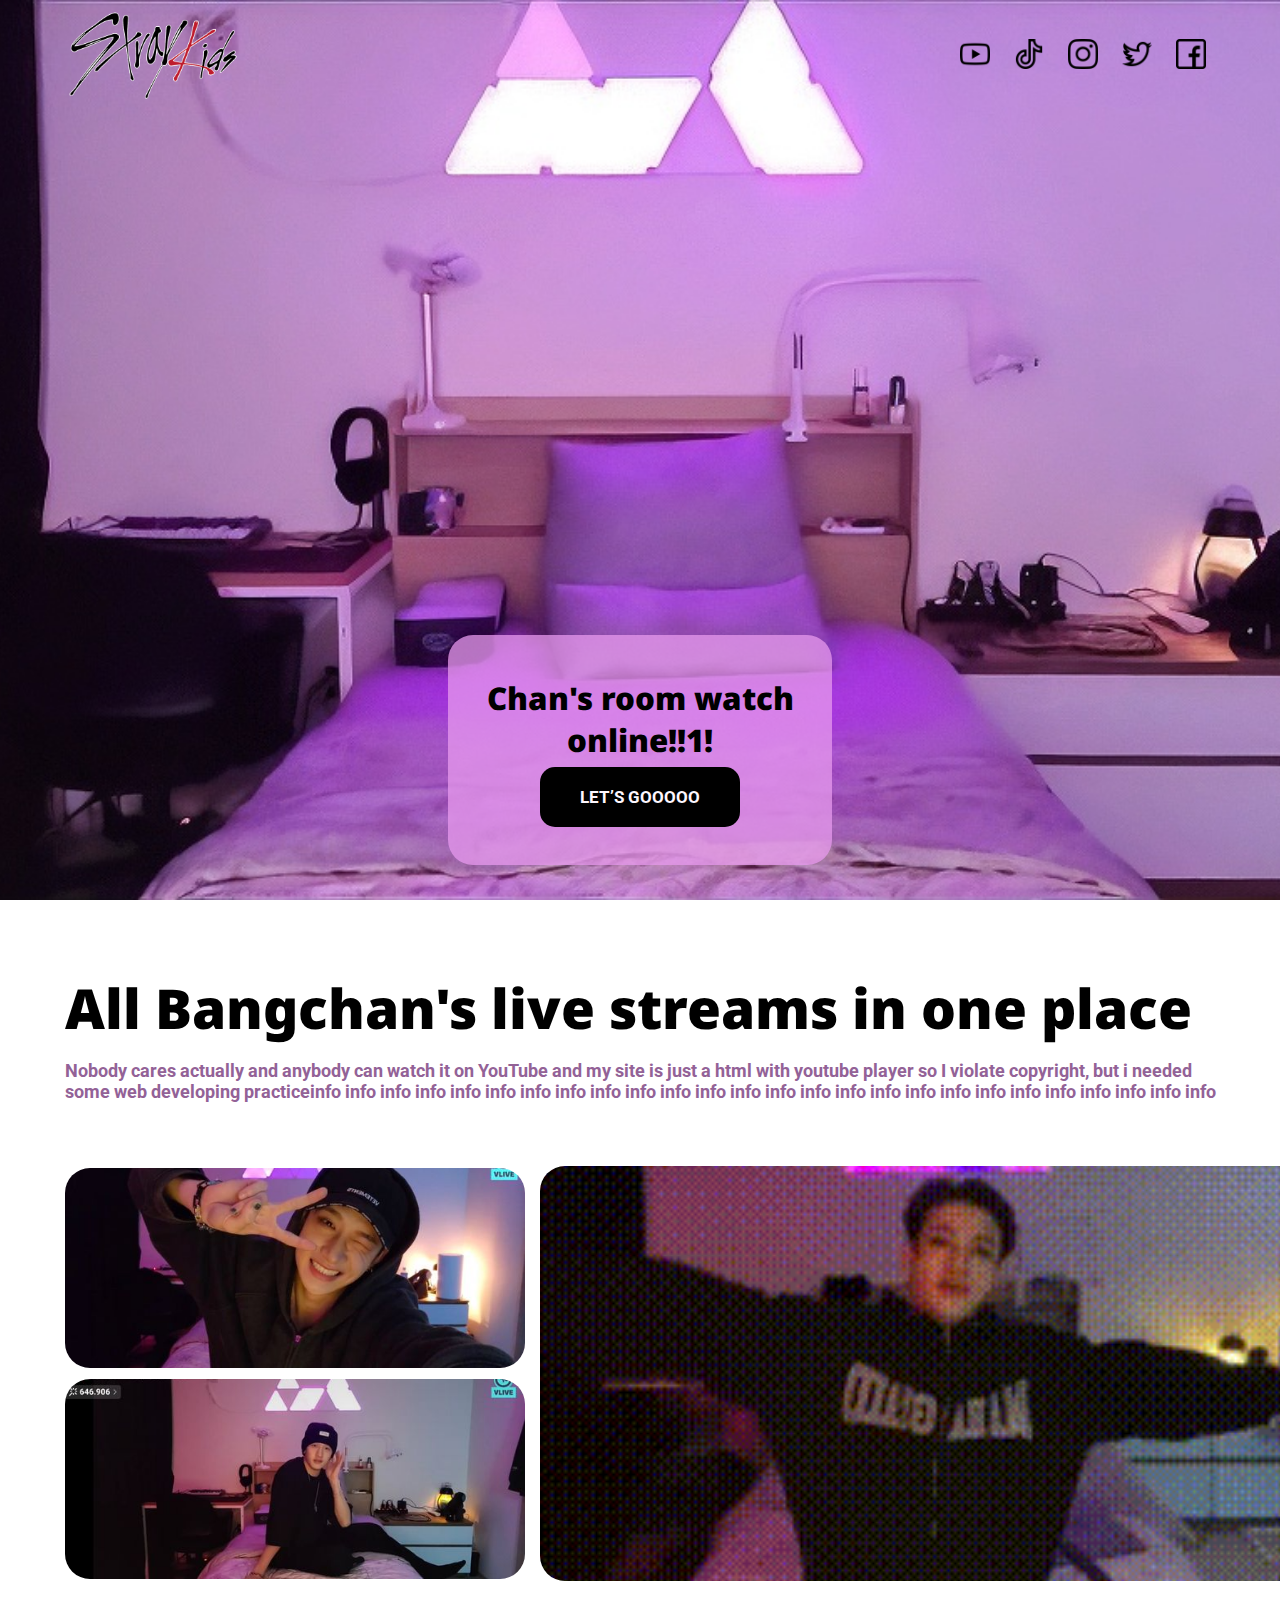
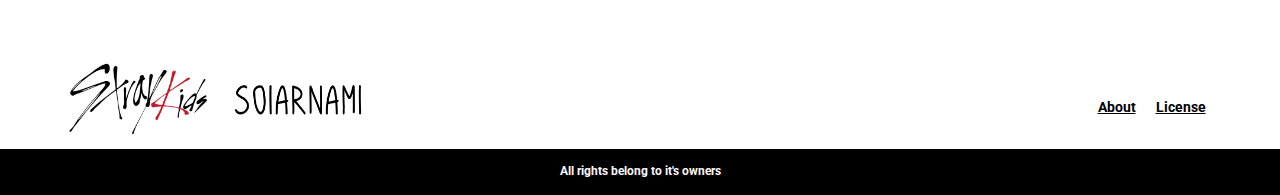
==== commit 2d5441d9: "index.html" ====
--- a/index.html
+++ b/index.html
@@ -19,13 +19,13 @@
   <header class="header">
     <div class="container">
       <div class="inner_container">
-        <div class="logo"><img src="img/skz_logo.png" alt="logo" class="logo" /></div>
+        <div class="logo"><a href="https://straykids.jype.com/"><img src="img/skz_logo.png" alt="logo" class="logo" /></a></div>
         <nav>
-          <a class=nav_link href="#"><img src="img/youtube.png" alt="YouTube" class="icons" /></a>
-          <a class=nav_link href="#"><img src="img/tik-tok.png" alt="tiktok" class="icons" /></a>
-          <a class=nav_link href="#"><img src="img/instagram.png" alt="inst" class="icons" /></a>
-          <a class=nav_link href="#"><img src="img/twitter.png" alt="twitter" class="icons" /></a>
-          <a class=nav_link href="#"><img src="img/facebook.png" alt="facebook" class="icons" /></a>
+          <a class=nav_link href="https://www.youtube.com/c/StrayKids"><img src="img/youtube.png" alt="YouTube" class="icons" /></a>
+          <a class=nav_link href="https://www.tiktok.com/@jypestraykids"><img src="img/tik-tok.png" alt="tiktok" class="icons" /></a>
+          <a class=nav_link href="https://www.instagram.com/realstraykids"><img src="img/instagram.png" alt="inst" class="icons" /></a>
+          <a class=nav_link href="https://twitter.com/Stray_Kids"><img src="img/twitter.png" alt="twitter" class="icons" /></a>
+          <a class=nav_link href="https://web.facebook.com/JYPEStrayKids"><img src="img/facebook.png" alt="facebook" class="icons" /></a>
         </nav>
       </div>
     </div>
@@ -68,10 +68,18 @@
   </div>
 
   <footer class="footer">
-    <div class="first_container">
-      <div class="inner_container">
-        
+    <div class="footer_container">
+      <div class="first_container">
+        <div class="left_container">
+          <div class="skz_footer_logo"><a href="https://straykids.jype.com/"><img src="img/skz_logo.png" alt="logo" class="skz_footer_logo" /></a></div>
+          <div class="soiarnami_logo"><a href="https://x.com/soiarnami"><img src="img/soiarnami.png" alt="soiarnami_logo" class="soiarnami_logo"></a></div>
+        </div>
+        <div class="right_container">
+          <a href="#"><p>About</p></a>
+          <a href="#"><p>License</p></a>
+        </div>
       </div>
+      
     </div>
     <div class="second_container">
       <p>All rights belong to it's owners</p>
--- a/style.css
+++ b/style.css
@@ -40,10 +40,6 @@
   height: 111px
 }
 
-.soiarnami_logo{
-  width: 178px;
-  height: 111px
-}
 
 .nav_link {
   display: inline-block;
@@ -170,31 +166,67 @@
   border-radius: 25px;
 }
 
-.second_column{
+.second_column {
   width: 100%;
   height: 415px;
   object-fit: cover;
   border-radius: 25px;
 }
-/* 
-footer{
-  height:140px;
-  background-color:#936297;
-} */
-
-.first_container{
+
+.footer_container {
+  padding-left: calc((100vw - 1221px) / 2);
+  padding-right: calc((100vw - 1221px) / 2);
+}
+
+.first_container {
+  display: flex;
+  align-items: center;
+  margin: 0px 35px;
   height: 100px;
-  background-color: rgb(187, 221, 221);
-}
-
-.second_container{
+  justify-content: space-between;
+}
+
+.left_container {
+  display: flex;
+  align-items: center;
+}
+
+.right_container{
+  display: flex;
+  align-items: center;
+}
+
+.right_container p{
+  margin: 10px;
+  color:#000000;
+  font-size:14px;
+}
+
+.skz_footer_logo {
+  width: 148px;
+  height: 92px;
+}
+
+.soiarnami_logo {
+  width: 130px;
+  height: 35px;
+  margin-left: 10px;
+}
+
+.second_container {
   height: 46px;
   background-color: #000000;
 }
 
-.second_container p{
+.second_container p {
   font-size: 12px;
-  color:#fdf6fd
+  color: #fdf6fd
+}
+
+a{
+  font-family: "Roboto";
+  font-weight: bold;
+  color:#000000
 }
 
 h1 {
